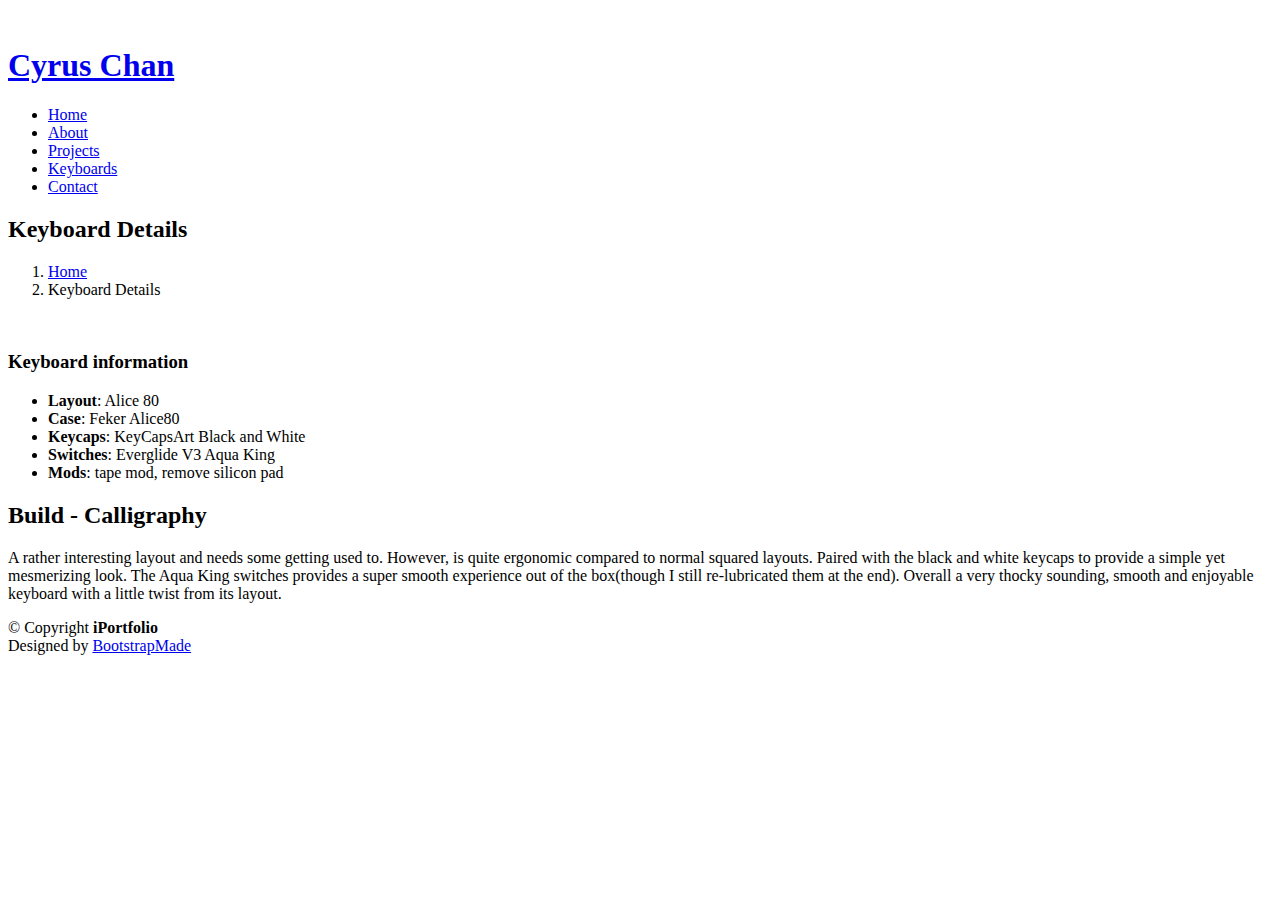
==== keyboard-details-alice80.html @ 6eed2c18 "Add files via upload" ====
<!DOCTYPE html>
<html lang="en">

<head>
  <meta charset="utf-8">
  <meta content="width=device-width, initial-scale=1.0" name="viewport">

  <title>Portfolio Details - iPortfolio Bootstrap Template</title>
  <meta content="" name="description">
  <meta content="" name="keywords">

  <!-- Favicons -->
  <link href="assets/img/favicon.png" rel="icon">
  <link href="assets/img/apple-touch-icon.png" rel="apple-touch-icon">

  <!-- Google Fonts -->
  <link href="https://fonts.googleapis.com/css?family=Open+Sans:300,300i,400,400i,600,600i,700,700i|Raleway:300,300i,400,400i,500,500i,600,600i,700,700i|Poppins:300,300i,400,400i,500,500i,600,600i,700,700i" rel="stylesheet">

  <!-- Vendor CSS Files -->
  <link href="assets/vendor/aos/aos.css" rel="stylesheet">
  <link href="assets/vendor/bootstrap/css/bootstrap.min.css" rel="stylesheet">
  <link href="assets/vendor/bootstrap-icons/bootstrap-icons.css" rel="stylesheet">
  <link href="assets/vendor/boxicons/css/boxicons.min.css" rel="stylesheet">
  <link href="assets/vendor/glightbox/css/glightbox.min.css" rel="stylesheet">
  <link href="assets/vendor/swiper/swiper-bundle.min.css" rel="stylesheet">

  <!-- Template Main CSS File -->
  <link href="assets/css/style.css" rel="stylesheet">

  <!-- =======================================================
  * Template Name: iPortfolio
  * Updated: Nov 17 2023 with Bootstrap v5.3.2
  * Template URL: https://bootstrapmade.com/iportfolio-bootstrap-portfolio-websites-template/
  * Author: BootstrapMade.com
  * License: https://bootstrapmade.com/license/
  ======================================================== -->
</head>

<body>

  <!-- ======= Mobile nav toggle button ======= -->
  <i class="bi bi-list mobile-nav-toggle d-xl-none"></i>

  <!-- ======= Header ======= -->
  <header id="header">
    <div class="d-flex flex-column">

      <div class="profile">
        <img src="assets/img/apple-touch-icon.png" alt="" class="img-fluid rounded-circle">
        <h1 class="text-light"><a href="index.html">Cyrus Chan</a></h1>
        <div class="social-links mt-3 text-center">
          <a href="#" class="instagram"><i class="bx bxl-github"></i></a>
          <a href="#" class="linkedin"><i class="bx bxl-linkedin"></i></a>
        </div>
      </div>

      <nav id="navbar" class="nav-menu navbar">
        <ul>
          <li><a href="index.html#hero" class="nav-link scrollto"><i class="bx bx-home"></i> <span>Home</span></a></li>
          <li><a href="index.html#about" class="nav-link scrollto"><i class="bx bx-user"></i> <span>About</span></a></li>
          <li><a href="index.html#project" class="nav-link scrollto"><i class="bx bx-file-blank"></i> <span>Projects</span></a></li>
          <li><a href="index.html#Keyboard" class="nav-link scrollto active"><i class="bx bx-book-content"></i> <span>Keyboards</span></a></li>
          <li><a href="index.html#contact" class="nav-link scrollto"><i class="bx bx-envelope"></i> <span>Contact</span></a></li>
        </ul>
      </nav><!-- .nav-menu -->
    </div>
  </header><!-- End Header -->

  <main id="main">

    <!-- ======= Breadcrumbs ======= -->
    <section id="breadcrumbs" class="breadcrumbs">
      <div class="container">

        <div class="d-flex justify-content-between align-items-center">
          <h2>Keyboard Details</h2>
          <ol>
            <li><a href="index.html">Home</a></li>
            <li>Keyboard Details</li>
          </ol>
        </div>

      </div>
    </section><!-- End Breadcrumbs -->

    <!-- ======= Portfolio Details Section ======= -->
    <section id="Keyboard-details" class="Keyboard-details">
      <div class="container">

        <div class="row gy-4">

          <div class="col-lg-8">
            <div class="Keyboard-details-slider swiper">
              <div class="swiper-wrapper align-items-center">

                <div class="swiper-slide">
                  <img src="assets/img/Keyboard/Keyboard-3.jpg" alt="">
                </div>

                <!-- <div class="swiper-slide">
                  <img src="assets/img/Keyboard/Keyboard-details-2.jpg" alt="">
                </div>

                <div class="swiper-slide">
                  <img src="assets/img/Keyboard/Keyboard-details-3.jpg" alt="">
                </div> -->

              </div>
              <div class="swiper-pagination"></div>
            </div>
          </div>

          <div class="col-lg-4">
            <div class="Keyboard-info">
              <h3>Keyboard information</h3>
              <ul>
                <li><strong>Layout</strong>: Alice 80</li>
                <li><strong>Case</strong>: Feker Alice80</li>
                <li><strong>Keycaps</strong>: KeyCapsArt Black and White</li>
                <li><strong>Switches</strong>: Everglide V3 Aqua King</li>
                <li><strong>Mods</strong>: tape mod, remove silicon pad</li>

              </ul>
            </div>
            <div class="Keyboard-description">
              <h2>Build - Calligraphy</h2>
              <p>
                A rather interesting layout and needs some getting used to. However, is quite ergonomic compared to normal squared layouts. Paired with the black and white keycaps to provide a simple yet mesmerizing look. 
                The Aqua King switches provides a super smooth experience out of the box(though I still re-lubricated them at the end). Overall a very thocky sounding, smooth and enjoyable keyboard with a little twist from 
                its layout. 
              </p>
            </div>
          </div>

        </div>

      </div>
    </section><!-- End Portfolio Details Section -->

  </main><!-- End #main -->

  <!-- ======= Footer ======= -->
  <footer id="footer">
    <div class="container">
      <div class="copyright">
        &copy; Copyright <strong><span>iPortfolio</span></strong>
      </div>
      <div class="credits">
        <!-- All the links in the footer should remain intact. -->
        <!-- You can delete the links only if you purchased the pro version. -->
        <!-- Licensing information: https://bootstrapmade.com/license/ -->
        <!-- Purchase the pro version with working PHP/AJAX contact form: https://bootstrapmade.com/iportfolio-bootstrap-Keyboard-websites-template/ -->
        Designed by <a href="https://bootstrapmade.com/">BootstrapMade</a>
      </div>
    </div>
  </footer><!-- End  Footer -->

  <a href="#" class="back-to-top d-flex align-items-center justify-content-center"><i class="bi bi-arrow-up-short"></i></a>

  <!-- Vendor JS Files -->
  <script src="assets/vendor/purecounter/purecounter_vanilla.js"></script>
  <script src="assets/vendor/aos/aos.js"></script>
  <script src="assets/vendor/bootstrap/js/bootstrap.bundle.min.js"></script>
  <script src="assets/vendor/glightbox/js/glightbox.min.js"></script>
  <script src="assets/vendor/isotope-layout/isotope.pkgd.min.js"></script>
  <script src="assets/vendor/swiper/swiper-bundle.min.js"></script>
  <script src="assets/vendor/typed.js/typed.umd.js"></script>
  <script src="assets/vendor/waypoints/noframework.waypoints.js"></script>
  <script src="assets/vendor/php-email-form/validate.js"></script>

  <!-- Template Main JS File -->
  <script src="assets/js/main.js"></script>

</body>

</html>
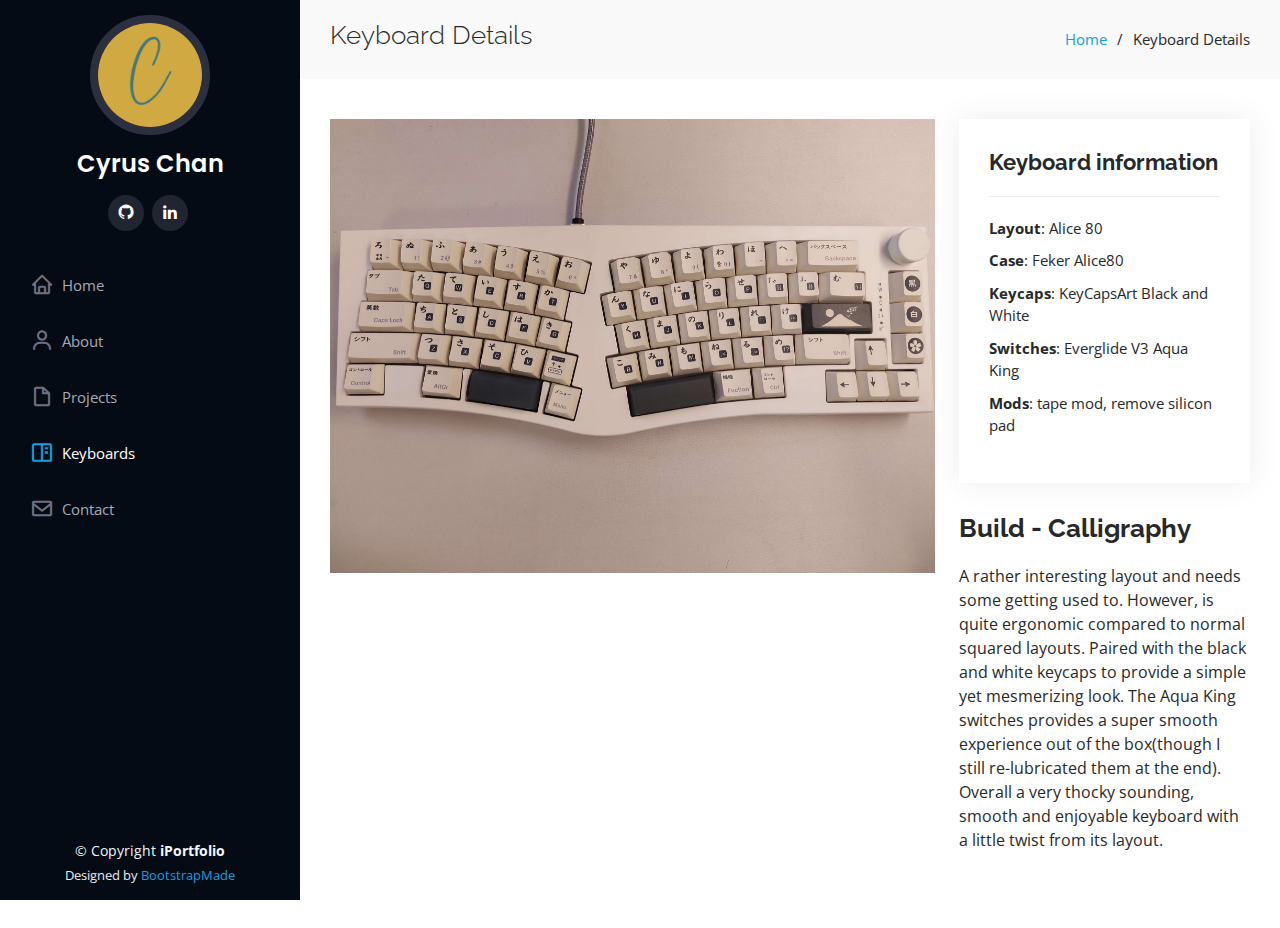
==== commit da36839c: "Update keyboard-details-alice80.html" ====
--- a/keyboard-details-alice80.html
+++ b/keyboard-details-alice80.html
@@ -10,22 +10,22 @@
   <meta content="" name="keywords">
 
   <!-- Favicons -->
-  <link href="assets/img/favicon.png" rel="icon">
-  <link href="assets/img/apple-touch-icon.png" rel="apple-touch-icon">
+  <link href="./assets/img/favicon.png" rel="icon">
+  <link href="./assets/img/apple-touch-icon.png" rel="apple-touch-icon">
 
   <!-- Google Fonts -->
   <link href="https://fonts.googleapis.com/css?family=Open+Sans:300,300i,400,400i,600,600i,700,700i|Raleway:300,300i,400,400i,500,500i,600,600i,700,700i|Poppins:300,300i,400,400i,500,500i,600,600i,700,700i" rel="stylesheet">
 
   <!-- Vendor CSS Files -->
-  <link href="assets/vendor/aos/aos.css" rel="stylesheet">
-  <link href="assets/vendor/bootstrap/css/bootstrap.min.css" rel="stylesheet">
-  <link href="assets/vendor/bootstrap-icons/bootstrap-icons.css" rel="stylesheet">
-  <link href="assets/vendor/boxicons/css/boxicons.min.css" rel="stylesheet">
-  <link href="assets/vendor/glightbox/css/glightbox.min.css" rel="stylesheet">
-  <link href="assets/vendor/swiper/swiper-bundle.min.css" rel="stylesheet">
+  <link href="./assets/vendor/aos/aos.css" rel="stylesheet">
+  <link href="./assets/vendor/bootstrap/css/bootstrap.min.css" rel="stylesheet">
+  <link href="./assets/vendor/bootstrap-icons/bootstrap-icons.css" rel="stylesheet">
+  <link href="./assets/vendor/boxicons/css/boxicons.min.css" rel="stylesheet">
+  <link href="./assets/vendor/glightbox/css/glightbox.min.css" rel="stylesheet">
+  <link href="./assets/vendor/swiper/swiper-bundle.min.css" rel="stylesheet">
 
   <!-- Template Main CSS File -->
-  <link href="assets/css/style.css" rel="stylesheet">
+  <link href="./assets/css/style.css" rel="stylesheet">
 
   <!-- =======================================================
   * Template Name: iPortfolio
@@ -46,7 +46,7 @@
     <div class="d-flex flex-column">
 
       <div class="profile">
-        <img src="assets/img/apple-touch-icon.png" alt="" class="img-fluid rounded-circle">
+        <img src="./assets/img/apple-touch-icon.png" alt="" class="img-fluid rounded-circle">
         <h1 class="text-light"><a href="index.html">Cyrus Chan</a></h1>
         <div class="social-links mt-3 text-center">
           <a href="#" class="instagram"><i class="bx bxl-github"></i></a>
@@ -94,15 +94,15 @@
               <div class="swiper-wrapper align-items-center">
 
                 <div class="swiper-slide">
-                  <img src="assets/img/Keyboard/Keyboard-3.jpg" alt="">
+                  <img src="./assets/img/keyboard/keyboard-3.jpg" alt="">
                 </div>
 
                 <!-- <div class="swiper-slide">
-                  <img src="assets/img/Keyboard/Keyboard-details-2.jpg" alt="">
+                  <img src="assets/img/keyboard/keyboard-details-2.jpg" alt="">
                 </div>
 
                 <div class="swiper-slide">
-                  <img src="assets/img/Keyboard/Keyboard-details-3.jpg" alt="">
+                  <img src="assets/img/keyboard/keyboard-details-3.jpg" alt="">
                 </div> -->
 
               </div>
@@ -158,19 +158,19 @@
   <a href="#" class="back-to-top d-flex align-items-center justify-content-center"><i class="bi bi-arrow-up-short"></i></a>
 
   <!-- Vendor JS Files -->
-  <script src="assets/vendor/purecounter/purecounter_vanilla.js"></script>
-  <script src="assets/vendor/aos/aos.js"></script>
-  <script src="assets/vendor/bootstrap/js/bootstrap.bundle.min.js"></script>
-  <script src="assets/vendor/glightbox/js/glightbox.min.js"></script>
-  <script src="assets/vendor/isotope-layout/isotope.pkgd.min.js"></script>
-  <script src="assets/vendor/swiper/swiper-bundle.min.js"></script>
-  <script src="assets/vendor/typed.js/typed.umd.js"></script>
-  <script src="assets/vendor/waypoints/noframework.waypoints.js"></script>
-  <script src="assets/vendor/php-email-form/validate.js"></script>
+  <script src="./assets/vendor/purecounter/purecounter_vanilla.js"></script>
+  <script src="./assets/vendor/aos/aos.js"></script>
+  <script src="./assets/vendor/bootstrap/js/bootstrap.bundle.min.js"></script>
+  <script src="./assets/vendor/glightbox/js/glightbox.min.js"></script>
+  <script src="./assets/vendor/isotope-layout/isotope.pkgd.min.js"></script>
+  <script src="./assets/vendor/swiper/swiper-bundle.min.js"></script>
+  <script src="./assets/vendor/typed.js/typed.umd.js"></script>
+  <script src="./assets/vendor/waypoints/noframework.waypoints.js"></script>
+  <script src="./assets/vendor/php-email-form/validate.js"></script>
 
   <!-- Template Main JS File -->
-  <script src="assets/js/main.js"></script>
+  <script src="./assets/js/main.js"></script>
 
 </body>
 
-</html>+</html>
